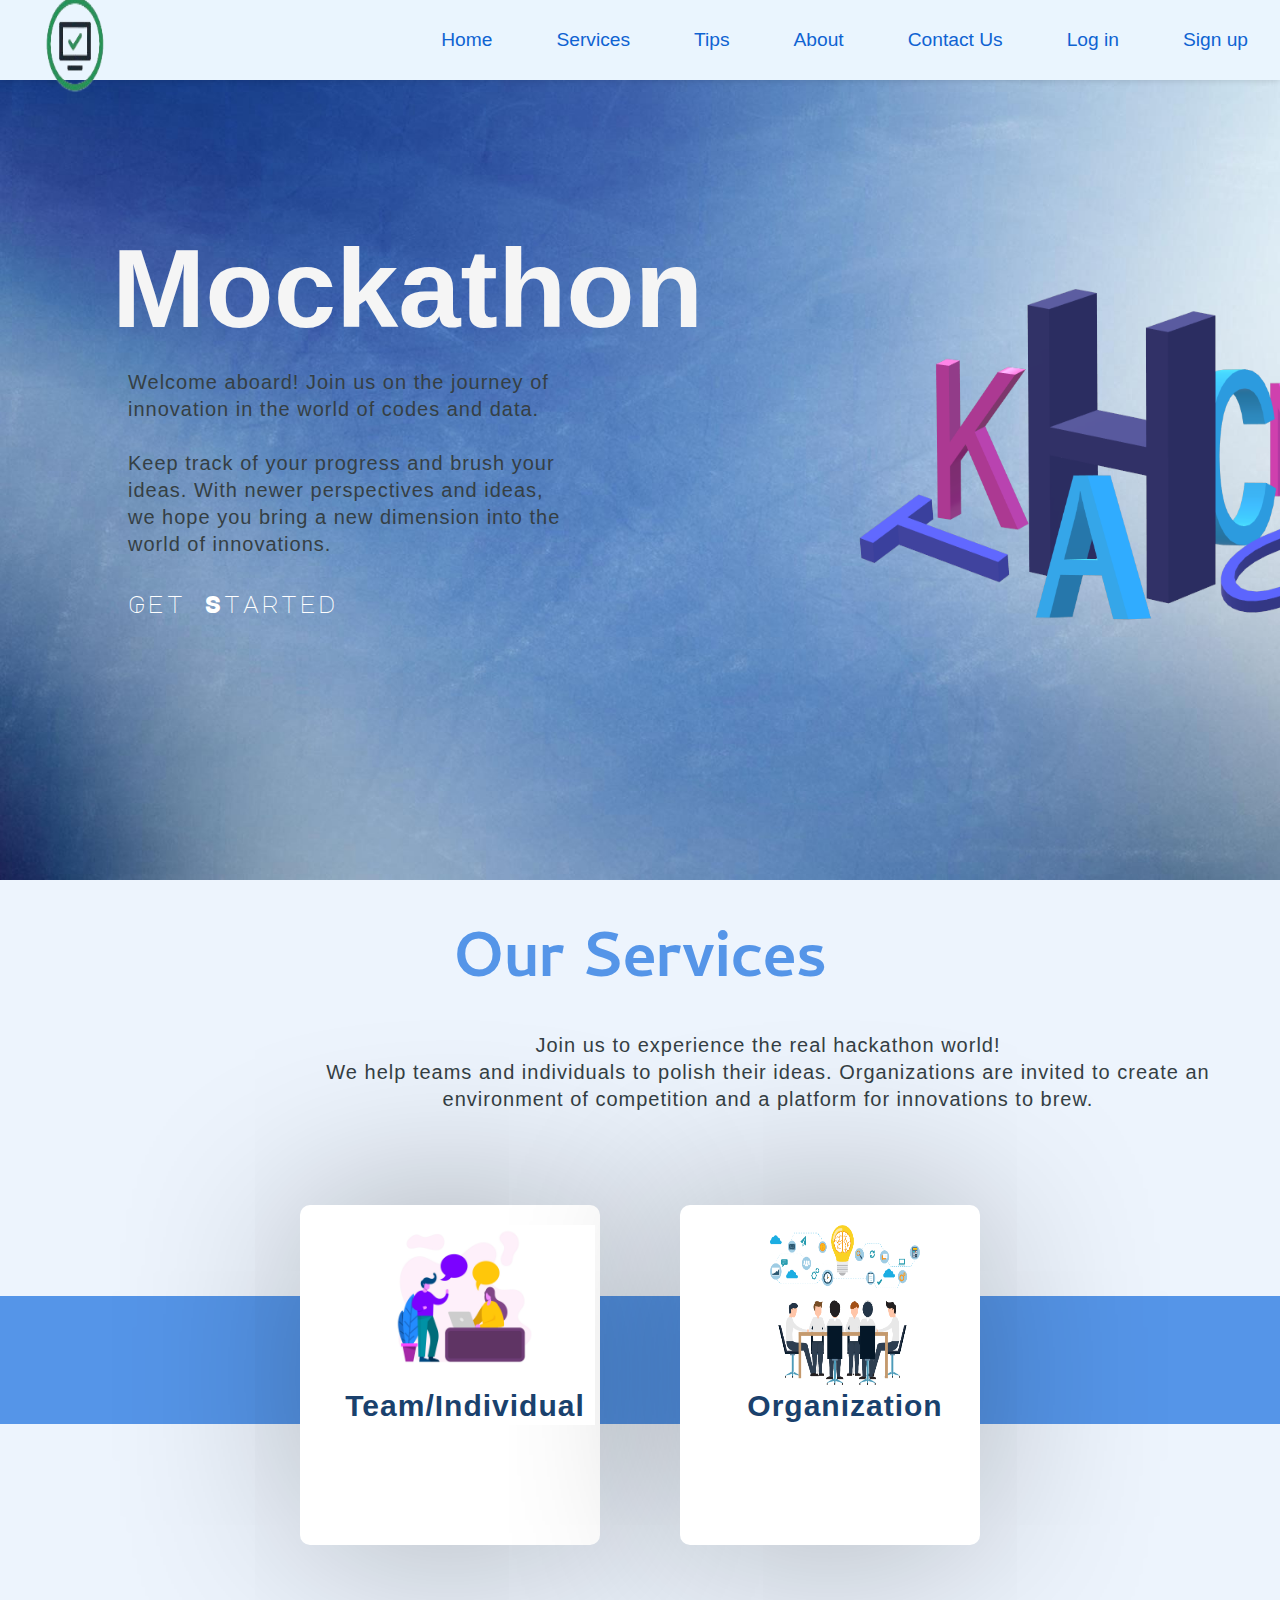
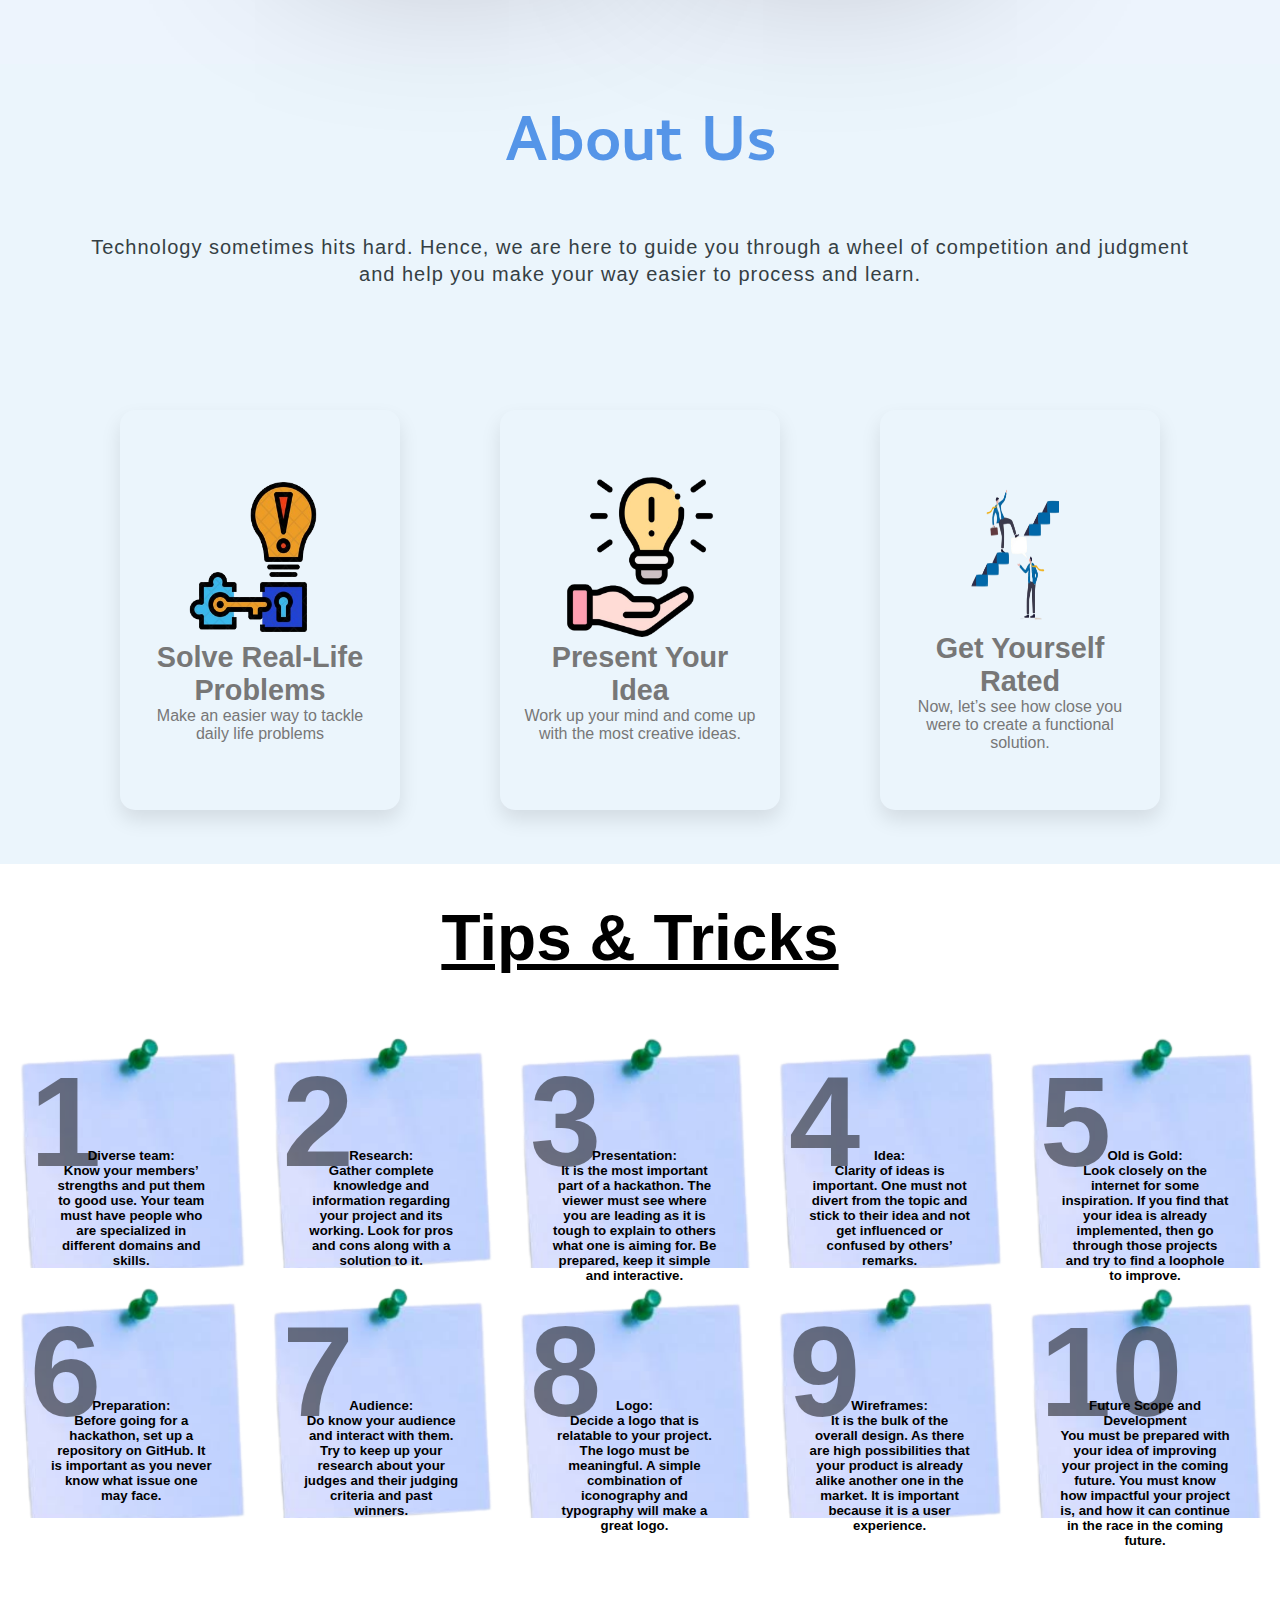
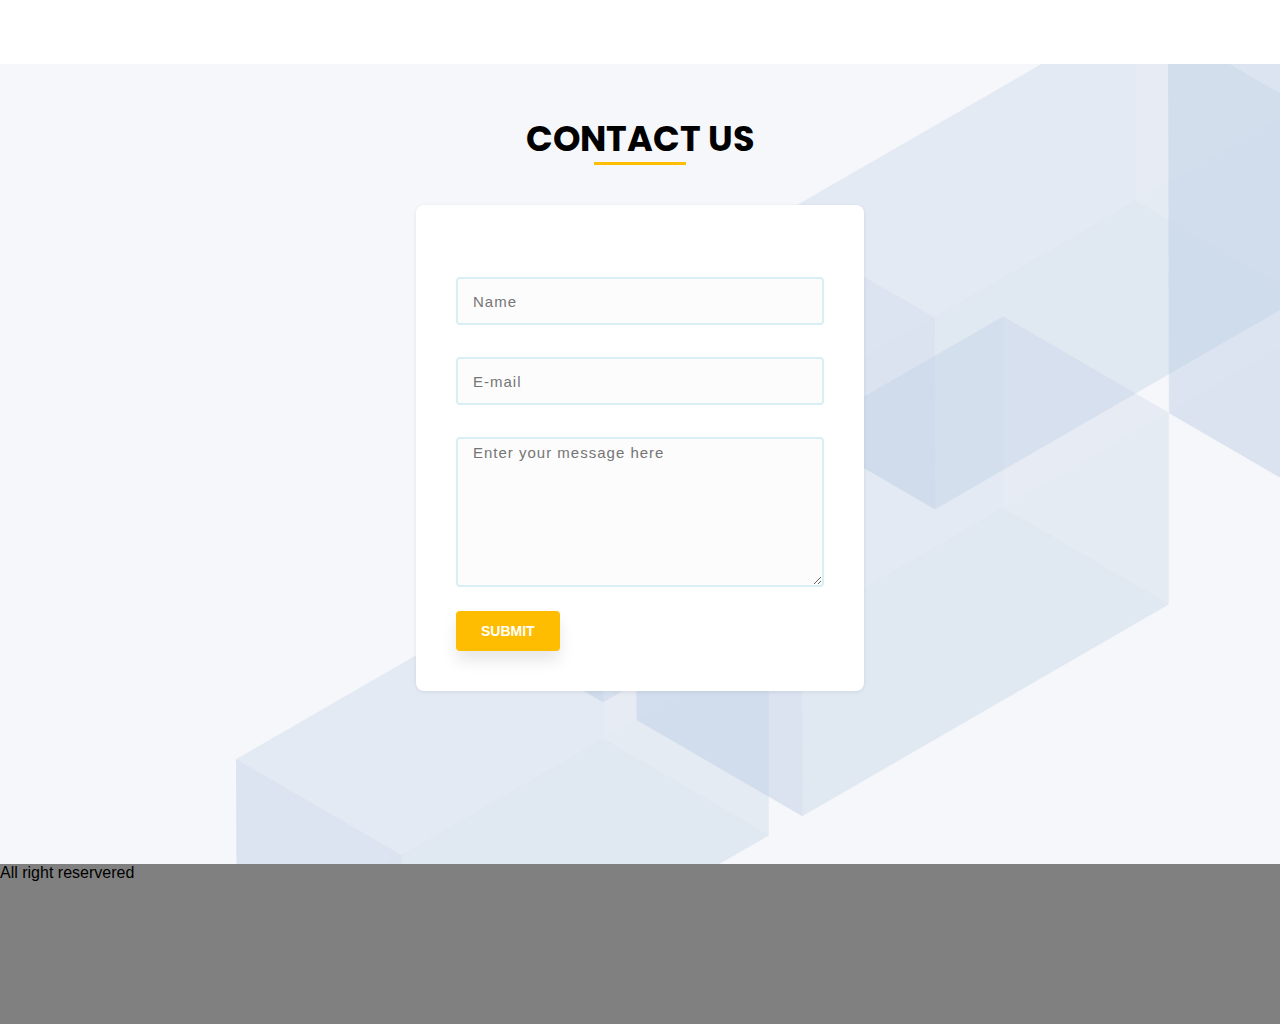
==== index.html @ f29d4d71 "first commit" ====
<!DOCTYPE html>
<html lang="en">

<head>
  <meta charset="UTF-8">
  <meta http-equiv="X-UA-Compatible" content="IE=edge">
  <meta name="viewport" content="width=device-width, initial-scale=1.0">
  <title>Get your Score | Home</title>
  <link rel="stylesheet" href="style.css">
  <link rel="preconnect" href="https://fonts.googleapis.com">
  <link rel="preconnect" href="https://fonts.gstatic.com" crossorigin>
  <link href="https://fonts.googleapis.com/css2?family=Nunito:wght@200&display=swap" rel="stylesheet">
  <link href="https://fonts.googleapis.com/css2?family=M+PLUS+Rounded+1c:wght@300&display=swap" rel="stylesheet">
  <link href="https://fonts.googleapis.com/css2?family=Major+Mono+Display&display=swap" rel="stylesheet">
  <link href="https://fonts.googleapis.com/css2?family=Cambay&display=swap" rel="stylesheet">
  <link href="https://fonts.googleapis.com/css2?family=Open+Sans:wght@300&display=swap" rel="stylesheet">
  <link href="https://fonts.googleapis.com/css2?family=Poppins&display=swap" rel="stylesheet">
</head>

<body>


  <script src="script.js"></script>



  <!-- <div class="nav">
    <ul>
      <li> <a href="index.html">Home</a></li>
      
    </ul>

  </div> -->

  <div class="nav">
    <img class="logo-img" src="/Images/WhatsApp_Image_2022-10-06_at_23.42.29-removebg-preview.png" width="110" height="110" ALT="align box" ALIGN=CENTER >
    <ul>
        <li> <a href="index.html">Home</a></li>
        <li> <a href="#services">Services </a></li>
        <li> <a href="#tips">Tips</a></li>
        <li> <a href="#about">About</a></li>
        <li> <a href="#join">Contact Us</a></li>
        <li class="sign"> <a href="http://localhost/project/login.php">Log in</a></li>
        <li class="sign"> <a href="http://localhost/project/signup.php">Sign up</a></li>
        

    </ul>


</div>


  <div class="content1">
    <div class="left">
    <h1 id="chead">Mockathon</h1>
    <p>Welcome aboard! Join us on the journey of innovation in the world of codes and data. <br><br>
      Keep track of your progress and brush your ideas. With newer perspectives and ideas, we hope you bring a new
      dimension into the world of innovations. </p>

    <p id="gstart" onclick="location.href='#services'">Get Started</p>
      
    </div>
    <div class="right">
      <img src="/Images/MicrosoftTeams-image (1).png"alt="">
    </div>
  </div>

  <div class="content2" id="services">
    <h1>Our Services</h1>
    <p>Join us to experience the real hackathon world! <br>
      We help teams and individuals to polish their ideas. Organizations are invited to create an environment of competition and a platform for innovations to brew.</p>
    <div class="container">
      <div class="card" style="margin-left: 15rem;">
        <div class="imgBx">
          <img src="/Images/team.jpg" alt="">
          <h2>Team/Individual</h2>
        </div>
        <div class="content">
          <h3>Let's enroute your crazy ideas to an innovative reality! <h3>
            <button type="button" onclick="location.href='teamform.html'">Click here</button>
        </div>
        
      </div>

      <div class="card"  style="margin-right: 15rem;">
        <div class="imgBx">
          <img src="/Images/org.png" alt="">
          <h2>Organization</h2>
        </div>
        <div class="content">
        <h3>Create your specific criteria for judgement.<br><i style="font-size: smaller;">One cool judgement is worth a thousand hasty councils.</i></h3>
          <button type="button" onclick="location.href='organization.html'" style="margin-top:15px">Click here</button>
       
        </div> 
      </div>

    </div>


  </div>
  <div class="yellowstrip"></div>
  <div class="whitestrip"></div>


  <div class="content3" id="about">
    <h1 id="chead">About Us</h1><br>
    <p>Technology sometimes hits hard. Hence, we are here to guide you through a wheel of competition
      and judgment and help you make your way easier to process and learn.
    </p>

    <div class="container3">
      <div class="card">
        <div class="box">
          <div class="content">
            <img src="/Images/logooooooo-removebg-preview.png">
            
            <h3>Solve Real-Life Problems</h3>
            <h4>Make an easier way to tackle daily life problems </h4>
          </div>
        </div>
      </div>
      <div class="card">
        <div class="box">
          <div class="content">
            <img src="/Images/logo-removebg-preview.png">
            
            <h3>Present Your Idea</h3>
            <h4>Work up your mind and come up with the most creative ideas. </h4>

          </div>
        </div>
      </div>
      <div class="card">
        <div class="box">
          <div class="content">
            <img src="Images/logoo-removebg-preview.png">
            <h3>Get Yourself Rated</h3>
            <h4>Now, let’s see how close you were to create a functional solution. </h4>
          </div>
        </div>
      </div>
    </div>

      
      
  </div>

  <div class="content4" id="tips">
    <h1 id="chead"><u>Tips & Tricks</u></h1><br>
    <div class="container4">
    <div class="card">
    <h3>1</h3>
    <h5><b>Diverse team:</b><br>Know your members’ strengths and put them to good use. Your team must have people who are specialized in different domains and skills.</h5>    
  </div>
    <div class="card">
    <h3>2</h3>
<h5><b>Research:</b><br>Gather complete knowledge and information regarding your project and its working. Look for pros and cons along with a solution to it.</h5>
    
  </div>
    <div class="card">
    <h3>3</h3>
    <h5><b>Presentation:</b><br>It is the most important part of a hackathon. The viewer must see where you are leading as it is tough to explain to others what one is aiming for. Be prepared, keep it simple and interactive.</h5>
    
  </div>
    <div class="card">
    <h3>4</h3>
    <h5><b>Idea:</b><br>Clarity of ideas is important. One must not divert from the topic and stick to their idea and not get influenced or confused by others’ remarks.</h5>
    
  </div>
    <div class="card">
    <h3>5</h3>
    <h5><b>Old is Gold:</b><br>Look closely on the internet for some inspiration. If you find that your idea is already implemented, then go through those projects and try to find a loophole to improve.</h5>
    
  </div>
    <div class="card">
    <h3>6</h3>
    <h5><b>Preparation:</b><br>Before going for a hackathon, set up a repository on GitHub. It is important as you never know what issue one may face.</h5>
    
  </div>
    <div class="card">
    <h3>7</h3>
    <h5><b>Audience:</b><br>Do know your audience and interact with them. Try to keep up your research about your judges and their judging criteria and past winners.</h5>
    
  </div>
    <div class="card">
    <h3>8</h3>
    <h5><b>Logo:</b><br>Decide a logo that is relatable to your project. The logo must be meaningful. A simple combination of iconography and typography will make a great logo.</h5>
    
  </div>
    <div class="card">
    <h3>9</h3>
    <h5><b>Wireframes:</b><br>It is the bulk of the overall design. As there are high possibilities that your product is already alike another one in the market. It is important because it is a user experience.</h5>
    
  </div>
    <div class="card">
    <h3>10</h3>
    <h5><b>Future Scope and Development</b><br>You must be prepared with your idea of improving your project in the coming future. You must know how impactful your project is, and how it can continue in the race in the coming future.</h5>
    
  </div>
 
    </div>
    
   
    
  </div>
  <div class="content5" id="join">

    <div class="container">
      <h1>Contact us</h1>

      <!-- <div class="bgimage">
          <img src="/Images/wrench.png" alt="wrench picture" id="img1">
          <img src="/Images/idea.png" alt="" id="img2">

      </div> -->
      <div class="formcontainer">
        <form>
          <div style="position:relative">
            <div style="width:100%">
              <!-- <label for="name" >name</label> -->
              <input type="text" id="name" name="name" placeholder="Name" required="" value="" class="inputarea">
            </div>
          </div>
          <div style="position:relative">
            <div style="width:100%">
              <!-- <label for="name" >Email</label> -->
              <input type="email" id="email" name="email" placeholder="E-mail" required="" value="" class="inputarea">
            </div>
          </div>





          <div style="position:relative">
            <div style="width:100%">
              <!-- <label for="source" >message</label> -->
              <textarea cols="55" name="commentText" rows="5" required placeholder="Enter your message here"></textarea>
            </div>
          </div>



          <button type="submit" style="margin-top:24px" class="dOFwcF">Submit</button>
        </form>
      </div>
    </div>
  </div>


  <div class="footer">
    <p>All right reservered</p>
  </div>
  <!-- <div class="about">

        </div>

        <div class="about">
            <div class="section">
                <img src="" alt="">
            </div>
        </div>

         <h1>Hackathon Mentor</h1> -->

  <!-- <div class="cards">
            <div id="lcard" class="card">
                <p>Individual team</p>
                <a href="team.html" " rel=" noopener noreferrer">
                    <button>Click</button>
                </a>
            </div>
            <div id="rcard" class="card">
                <p>Organisation</p>
                <a href="organization.html" rel="noopener noreferrer">
                    <button>Click</button>
                </a>
            </div>
        </div>

    </div> -->

</body>

</html>
---- style.css ----
html{
  scroll-behavior: smooth;
}


*{
    margin: 0;
    padding: 0;
    box-sizing: border-box;
    font-family: "Nunito Sans", sans-serif;
}

.sign{
  float: right;
}

#logo{
  height: 2rem;`a333333332
  width: 14rem;
  color: #0f63d2;
  font-weight: 600;
  font-size: 1.2rem;
  padding-top: 10px;
  margin-left: 2rem
}



  .nav{
    -webkit-box-align: center;
    align-items: center;
    display: flex;
    height: 80px;
    -webkit-box-pack: justify;
    justify-content: space-between;
    padding: 0px 0rem;
    position:relative;
    background-color: rgba(211, 233, 253, 0.468);
    box-shadow: 0px 1px 6px rgba(0, 0, 0, 0.12);
    z-index: 3;
    width: 100%;

    
  }

  ul{
    display: flex;

    
  }

  
.nav li {
    list-style: none;
    margin: 0px 2rem;
    padding-right: 0rem;
  }
  
 .nav li a {
    color: #0f63d2;
    text-decoration: none;
    font-size: 1.2rem;
  }


  .yellowstrip{
    width: auto;
    height: 8rem;
    background-color: #5595e8;
  }

  .whitestrip{
    height: 15rem;
    background-color: #edf4fd;
  }
  .content1{
    margin-top: 0px;
    background-image: url(/Images/bg2.jpg);
    background-size:cover;
    background-repeat: no-repeat;
    height: 50rem;
    width:auto;
    display:flex;
    
  }
  .right img{
    height:30rem;
    width:40rem;
    margin:8rem;

  }
  .left{
    margin-top:7rem;
  }


  .content1 h1{

    font-family: -apple-system,BlinkMacSystemFont,Segoe UI,Helvetica,Arial,sans-serif,Apple Color Emoji,Segoe UI Emoji,Segoe UI Symbol;

    padding-top: 2rem;
    margin-left: 7rem;
    color: whitesmoke;
    font-size: 7rem;
    font-weight: 2rem;
    text-shadow: #716b6b 20px solid;
  }

  .content1 p{
    padding-top: 1rem;
    padding-left: 8rem;
    width: 36rem;
    font-family: "Nunito Sans", sans-serif;
    font-weight: 400;
    letter-spacing: 1px;
    color: rgb(53, 63, 68);
    font-size: 20px;
    line-height: 27px;
  }

  .content1 p img{
    position:relative;
    height: 50px;
    width: 50px;
  }

  #gstart{
    font-family: 'Major Mono Display', monospace;
    margin-top: 1rem;
    margin-left: 0rem;
    font-weight: 300;
    font-size: x-large;
    color: white;
    cursor: pointer;
  }



  .content2{
    background-color: #edf4fd;
    background-size:cover;
    background-repeat: no-repeat;
    height: 26rem;
    width:auto;
  }

  .content2 h1{
    font-family: Cambay;
    padding-top: 2rem;
    text-align: center;
    color: #5595e8;
    font-size: 4rem;
  }

  .content2 p{
    padding-left: 19rem;
    text-align: center;
    width: 77rem;
    padding-top: 1rem;
    margin-bottom: 2rem;
    font-family: "Nunito Sans", sans-serif;
    font-weight: 400;
    letter-spacing: 1px;
    color: rgb(53, 63, 68);
    font-size: 20px;
    line-height: 27px;
  }

  .container{
    position: relative;
    display: flex;
    justify-content:space-around;
    align-items: center;
    flex-wrap: wrap;
    padding: 30px;
  }

  .container .card{

   margin-right: auto;
   position: relative; 
   max-width: 300px;
   height: 340px;
   background: #fff;
   margin: 30px 10px;
   padding: 20px 15px;
   display: flex;
   flex-direction: column;
   box-shadow: 0 5px 202px rgba(0,0,0,0,0.5);
   transition: 0.3s ease-in-out;
   box-shadow: 0px 1px 180px rgba(0, 0, 0, 0.3);
   border-radius: 10px;
  }

   .cards:hover .container{
    height: 620px;
  }

  .container .card .imgBx{
    position: relative;
    width: 260px;
    height: 200px;
    left: 20px;
    box-shadow: 0 5px 20px rgba(0,0,0,0,0.2);
    text-align: center;
    z-index: 5;
    background-color: white;
    transition: 0.5s ease-in-out;
    font-family: "Nunito Sans", sans-serif;
    font-weight: 400;
    letter-spacing: 1px;
    color: rgb(26, 65, 109);
    font-size: 20px;
    line-height: 27px;
  }

    img{
    max-width: 100%;
    border-radius: 4px;
    width: 150px;
    height: 160px;
  }

  .container .card .content{
    position: relative;
    margin-top: -240px;
    padding: 8px 15px;
    text-align: center;
    
    visibility: hidden;
    opacity: 0;
    z-index: 0;

    font-family: "Nunito Sans", sans-serif;
    font-weight: 80;
    letter-spacing: 1px;
    color: rgb(63, 76, 91);
    font-size: 14px;
    transition: 0.5s ease-in-out;
  
  }

  .container .card:hover .content{
    visibility: visible;
    opacity: 1;
    margin-top: -40px;
    transition-delay: 0.3s;
  }

   .card:hover .imgBx{
    transform:scale(0.8) translateY(-50px);
  
  }

 button[type=button]{
    border: none;
    cursor: pointer;
    border-radius: 4px;
    color: white;
    margin-top: 30px;
    padding: 12px 25px;
    font-size: 14px;
    text-transform: uppercase;
    font-weight: 600;
    transition: all .5s ease;
    background-color: #febd01;
    text-decoration: none;
    box-shadow: 0px 10px 15px #e8e8e8;
}
button[type=button]:hover{

  background-color: #4d75eb;
}
 

  /* .cards h2{
    color:#5595e8;
    letter-spacing: 3px;
  } */

  .content3{
    background-color: #ebf5fc;
    background-size: cover;
    height: 50rem;
    width:auto;
    display: flex;
    flex-direction: column;
    align-items: center;
  }

  .content3 h1{
    font-family: Cambay;
    padding-top: 2rem;
    text-align: center;
    color: #5595e8;
    font-size: 4rem;
  }


  .content3 p{
    /* padding-left: 12rem; */
    align-items: center;
    text-align: center;
    width: 70rem;
    padding-top: 1rem;
    margin-bottom: 2rem;
    font-family: "Nunito Sans", sans-serif;
    font-weight: 400;
    letter-spacing: 1px;
    color: rgb(53, 63, 68);
    font-size: 20px;
    line-height: 27px;
  }

  .container3{
    display: flex;
    justify-content: center;
    align-items: center;
    flex-wrap: wrap;
    padding: 40px 0px;

  }

  .container3 .card{
    position: relative;
    width: 320px;
    height: 440px;
    box-shadow: inset 5px 5px 5px rgba(0, 0, 0, 0.05),
                inset -5px -5px -5px rgba(255,255,255,0.5),
                5px 5px 5px rgba(0,0,0,0.05),
                -5px -5px -5px rgba(255,255,255,0.5);
    border-radius: 15px;
    margin: 30px;

  }

  .container3 .card .box{
    position: absolute;
    top: 20px;
    left: 20px;
    right: 20px;
    bottom: 20px;
    background: #ebf5fc;
    box-shadow: 0 10px 20px rgba(0, 0, 0, 0.1);
    border-radius: 15px;
    display: flex;
    justify-content: center;
    align-items: center;
    transition: 0.5s;

    /* height: 300px; */
  }

  .container3 .card:hover .box{
    transform: translateY(-50px);
    box-shadow: 0 10px 40px rgba(0, 0, 0, 0.2);
    background: linear-gradient(45deg,#5cc4e4,#4f29cd);
  }

  

  .container3 .card .box .content{
    padding: 20px;
    text-align: center;
  }

  

  .container3 .card .box .content h2{
    position: absolute;
    top: -10px;
    right: 30px;
    font-size: 8rem;
    color: rgba(0, 0, 0, 0.02);
    transition: 0.5s;
    pointer-events: none;
   
  }

  .container3 .card:hover .box .content h2{
    color: rgba(0, 0, 0, 0.05);
  }
  .container3 .card  .box .content h3{
    font-size: 1.8rem;
    color: #777;
    z-index: 1;
    transition: 0.5s;


  }



  

  .container3 .card .box .content h4{
    font-size: 1rem;
    font-weight: 300;
    color: #777;
    z-index: 1;
    transition: 0.5s;
  }

  .container3 .card:hover .box .content h3,
  .container3 .card:hover .box .content h4{
    color: #fff;

  }
  



  
 
  .content4{
    background-color: white;
    height: 50rem;
    width:auto;
   
    
    
  }
  .content4 h1{
    font-family: Cambay;
    padding-top: 2rem;
    text-align: center;
    color: black;
    font-size: 4rem;
  }
  .container4{
    display:grid;
    grid-template-columns: auto auto auto auto auto;
    gap: 10px;
    padding:10px;
    
  }
  .container4 .card
  {
    padding:20px;
    background-image: url(/Images/sticky-removebg-preview.png);
    background-repeat:no-repeat;
    background-size: cover;
    height:15rem;
   
    
  }
  .container4 .card h3{
    position:absolute;
    font-size: 8rem;
    margin-right: 30px;
    color: rgba(0, 0, 0, 0.5);
  }

  .container4 .card h5{
    text-align:center;
    padding: 100px 20px 10px 20px;
    
  }

 
  .content5{
    margin-top: 0px;
    background-image: url(/Images/contactbg.jpg);
    background-size: cover;
    background-repeat: no-repeat;
    height: 50rem;
    width:auto;
  }

  .content5 h1{
    font-family: 'Poppins', sans-serif;
    padding-top: 3rem;
    display: inline-block;
    font-size: 35px;
    text-transform: uppercase;
    font-weight: 700;
    color: black;
    margin: 0 0 10px;
    position: relative;
    
  }

  .content5 h1:before {
    content: '';
    left: 30%;
    position: absolute;
    height: 3px;
    right: 30%;
    background-color: #febd01;
    bottom: 0px;
}

  .content5 .container{
  
      display: flex;
      flex-direction: column;
      padding: 0rem 26rem;
     align-items: center;
  }

  .content5 label{
    margin-bottom: 8px;
    text-transform: uppercase;
    font-family: Montserrat, sans-serif;
    font-weight: 500;
    letter-spacing: 0.6px;
    color: rgb(92, 104, 109);
    font-size: 12px;
    line-height: 15px;
  }

  .inputarea {
    margin-top: 2rem;
    background-color: rgb(252, 252, 252);
    border-radius: 4px;
    border: 2px solid rgb(216, 240, 244);
    box-sizing: border-box;
    display: flex;
    height: 48px;
    outline: none;
    padding-left: 15px;
    padding-right: 15px;
    width: 100%;
    font-family: "Nunito Sans", sans-serif;
    font-weight: 400;
    letter-spacing: 1px;
    color: rgb(53, 63, 68);
    font-size: 15px;
    line-height: 27px;
}

textarea{
  margin-top: 2rem;
  background-color: rgb(252, 252, 252);
  border-radius: 4px;
  border: 2px solid rgb(216, 240, 244);
  box-sizing: border-box;
  display: flex;
  height: 150px;
  outline: none;
  padding-left: 15px;
  padding-right: 15px;
  width: 100%;
  font-family: "Nunito Sans", sans-serif;
  font-weight: 400;
  letter-spacing: 1px;
  color: rgb(57, 71, 78);
  font-size: 15px;
  line-height: 27px;
}


  .formcontainer {
    background-color: rgb(255, 255, 255);
    border-radius: 8px;
    box-shadow: rgb(0 0 0 / 8%) 0px 1px 4px 0px;
    height: 100%;
    padding: 40px;
    margin-top: 30px;

    margin-bottom: 3rem;
}

button[type=submit]{
    border: none;
    cursor: pointer;
    border-radius: 4px;
    color: white;
    padding: 12px 25px;
    font-size: 14px;
    text-transform: uppercase;
    font-weight: 600;
    transition: all .5s ease;
    background-color: #febd01;
    text-decoration: none;
    box-shadow: 0px 10px 15px #e8e8e8;
}
button[type=submit]:hover{

  background-color: #070224;
}

textarea:hover{
  border: 2px solid;
  border-color: #3d7fd6;
}
input:hover{
  border: 2px solid;
  border-color: #3d7fd6;
}


  .footer{
    background-color: grey;
    margin-top: 0px;
    height: 10rem;
    width:auto;
  }
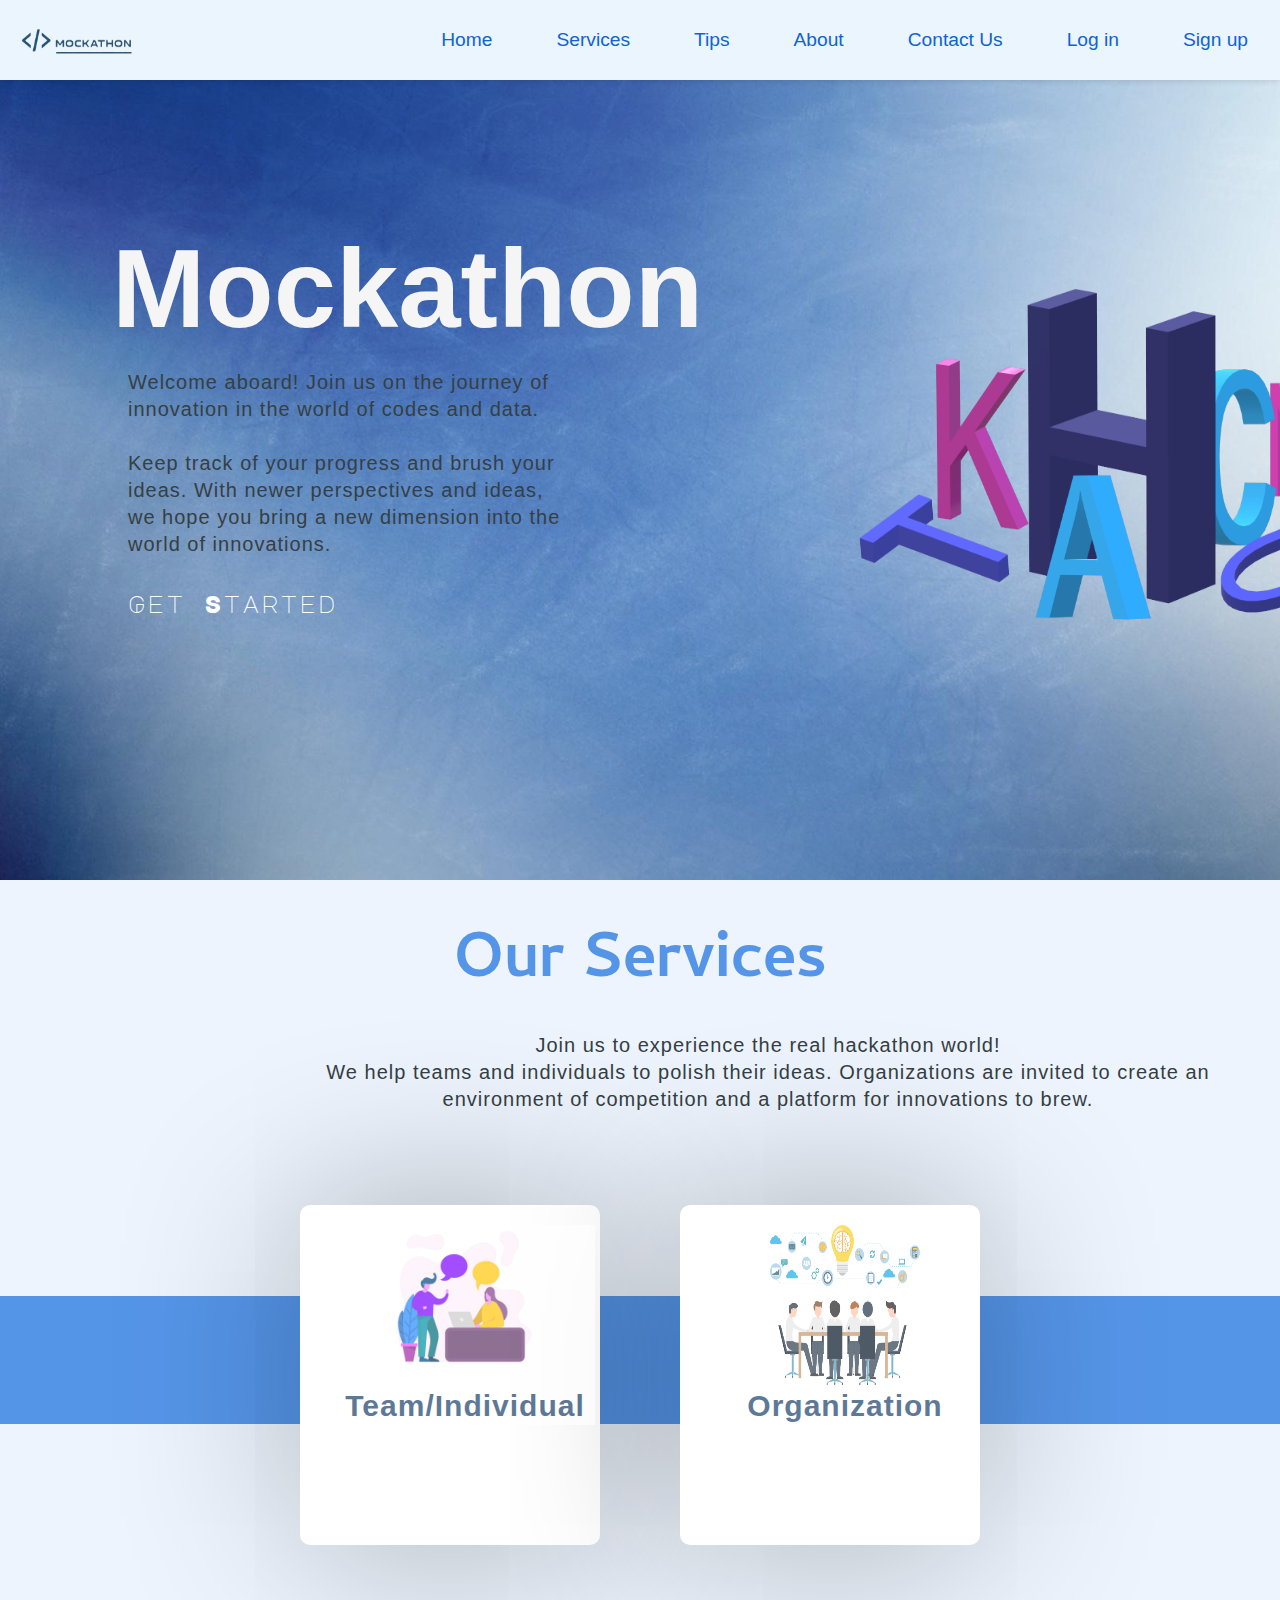
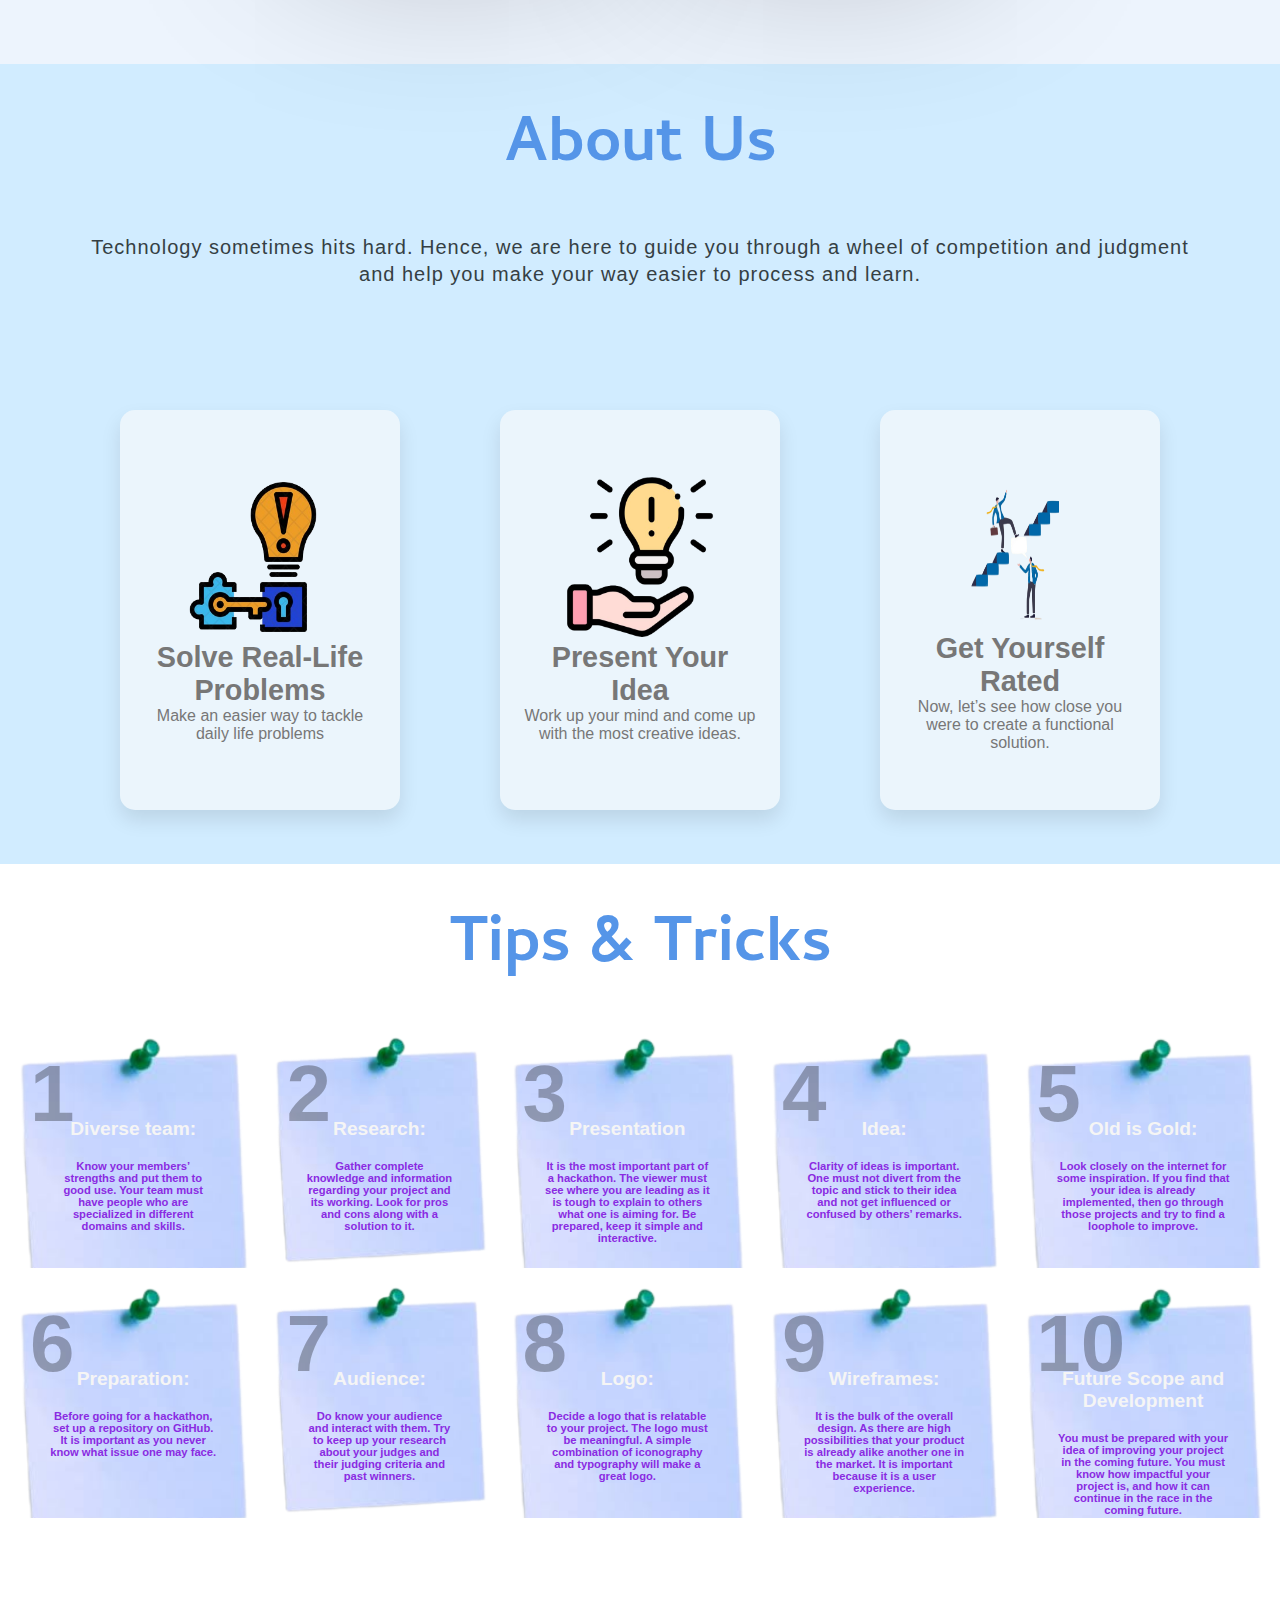
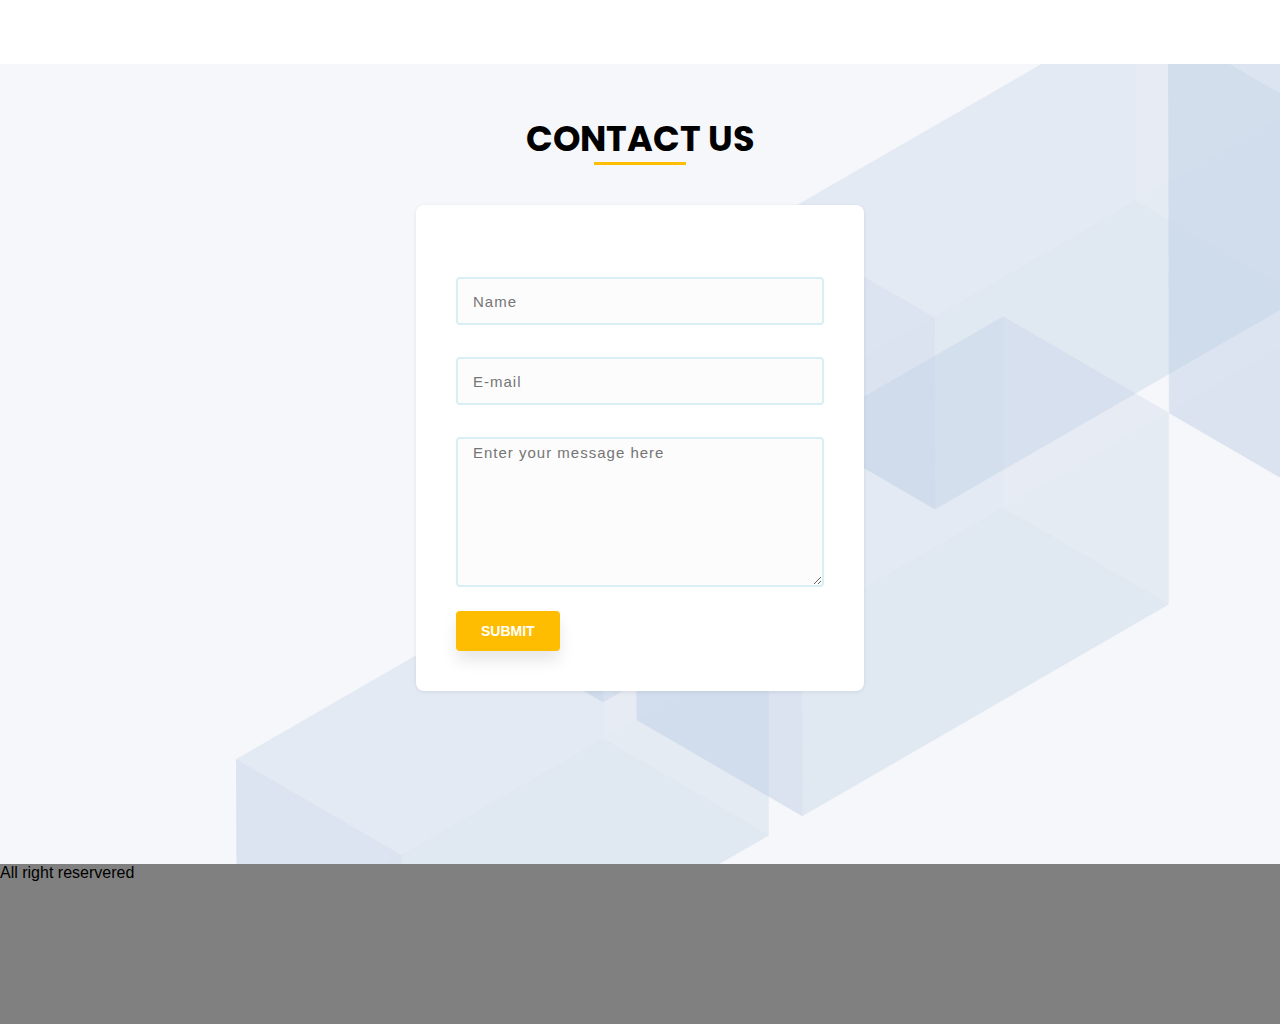
==== commit 825d5205: "change something" ====
--- a/index.html
+++ b/index.html
@@ -23,17 +23,8 @@
   <script src="script.js"></script>
 
 
-
-  <!-- <div class="nav">
-    <ul>
-      <li> <a href="index.html">Home</a></li>
-      
-    </ul>
-
-  </div> -->
-
   <div class="nav">
-    <img class="logo-img" src="/Images/WhatsApp_Image_2022-10-06_at_23.42.29-removebg-preview.png" width="110" height="110" ALT="align box" ALIGN=CENTER >
+    <img class="logo-img" src="/Images/logo.png" width="110" height="110" ALT="align box" ALIGN=CENTER >
     <ul>
         <li> <a href="index.html">Home</a></li>
         <li> <a href="#services">Services </a></li>
@@ -146,55 +137,69 @@
   </div>
 
   <div class="content4" id="tips">
-    <h1 id="chead"><u>Tips & Tricks</u></h1><br>
+    <h1 id="chead">Tips & Tricks</h1><br>
     <div class="container4">
     <div class="card">
     <h3>1</h3>
-    <h5><b>Diverse team:</b><br>Know your members’ strengths and put them to good use. Your team must have people who are specialized in different domains and skills.</h5>    
+    <h5> Diverse team:</h5>
+    <h6>Know your members’ strengths and put them to good use. Your team must have people who are specialized in different domains and skills.</h6>    
   </div>
     <div class="card">
     <h3>2</h3>
-<h5><b>Research:</b><br>Gather complete knowledge and information regarding your project and its working. Look for pros and cons along with a solution to it.</h5>
+<h5>Research:</h5><h6>Gather complete knowledge and information regarding your project and its working. Look for pros and cons along with a solution to it.</h6>
     
   </div>
     <div class="card">
     <h3>3</h3>
-    <h5><b>Presentation:</b><br>It is the most important part of a hackathon. The viewer must see where you are leading as it is tough to explain to others what one is aiming for. Be prepared, keep it simple and interactive.</h5>
+    <h5>Presentation </h5>
+    <h6>
+      It is the most important part of a hackathon. The viewer must see where you are leading as it is tough to explain to others what one is aiming for. Be prepared, keep it simple and interactive.
+    </h6>
     
   </div>
     <div class="card">
     <h3>4</h3>
-    <h5><b>Idea:</b><br>Clarity of ideas is important. One must not divert from the topic and stick to their idea and not get influenced or confused by others’ remarks.</h5>
+
+    <h5>Idea:</h5>
+    <h6>
+      Clarity of ideas is important. One must not divert from the topic and stick to their idea and not get influenced or confused by others’ remarks.
+
+    </h6>
     
   </div>
     <div class="card">
     <h3>5</h3>
-    <h5><b>Old is Gold:</b><br>Look closely on the internet for some inspiration. If you find that your idea is already implemented, then go through those projects and try to find a loophole to improve.</h5>
+    <h5>Old is Gold:</h5>
+    <h6>Look closely on the internet for some inspiration. If you find that your idea is already implemented, then go through those projects and try to find a loophole to improve.</h6>
     
   </div>
     <div class="card">
     <h3>6</h3>
-    <h5><b>Preparation:</b><br>Before going for a hackathon, set up a repository on GitHub. It is important as you never know what issue one may face.</h5>
+    <h5>Preparation:</h5>
+    <h6>Before going for a hackathon, set up a repository on GitHub. It is important as you never know what issue one may face.</h6>
     
   </div>
     <div class="card">
     <h3>7</h3>
-    <h5><b>Audience:</b><br>Do know your audience and interact with them. Try to keep up your research about your judges and their judging criteria and past winners.</h5>
+    <h5>Audience:</h5>
+    <h6>Do know your audience and interact with them. Try to keep up your research about your judges and their judging criteria and past winners.</h6>
     
   </div>
     <div class="card">
     <h3>8</h3>
-    <h5><b>Logo:</b><br>Decide a logo that is relatable to your project. The logo must be meaningful. A simple combination of iconography and typography will make a great logo.</h5>
+    <h5>Logo:</h5>
+    <h6>Decide a logo that is relatable to your project. The logo must be meaningful. A simple combination of iconography and typography will make a great logo.</h6>
     
   </div>
     <div class="card">
     <h3>9</h3>
-    <h5><b>Wireframes:</b><br>It is the bulk of the overall design. As there are high possibilities that your product is already alike another one in the market. It is important because it is a user experience.</h5>
+    <h5>Wireframes:</h5>
+    <h6>It is the bulk of the overall design. As there are high possibilities that your product is already alike another one in the market. It is important because it is a user experience.</h6>
     
   </div>
     <div class="card">
     <h3>10</h3>
-    <h5><b>Future Scope and Development</b><br>You must be prepared with your idea of improving your project in the coming future. You must know how impactful your project is, and how it can continue in the race in the coming future.</h5>
+    <h5>Future Scope and Development</h5><h6>You must be prepared with your idea of improving your project in the coming future. You must know how impactful your project is, and how it can continue in the race in the coming future.</h6>
     
   </div>
  
--- a/style.css
+++ b/style.css
@@ -1,21 +1,21 @@
-html{
+html {
   scroll-behavior: smooth;
 }
 
 
-*{
-    margin: 0;
-    padding: 0;
-    box-sizing: border-box;
-    font-family: "Nunito Sans", sans-serif;
-}
-
-.sign{
+* {
+  margin: 0;
+  padding: 0;
+  box-sizing: border-box;
+  font-family: "Nunito Sans", sans-serif;
+}
+
+.sign {
   float: right;
 }
 
-#logo{
-  height: 2rem;`a333333332
+#logo {
+  height: 2rem;
   width: 14rem;
   color: #0f63d2;
   font-weight: 600;
@@ -26,516 +26,545 @@
 
 
 
-  .nav{
-    -webkit-box-align: center;
-    align-items: center;
-    display: flex;
-    height: 80px;
-    -webkit-box-pack: justify;
-    justify-content: space-between;
-    padding: 0px 0rem;
-    position:relative;
-    background-color: rgba(211, 233, 253, 0.468);
-    box-shadow: 0px 1px 6px rgba(0, 0, 0, 0.12);
-    z-index: 3;
-    width: 100%;
-
-    
-  }
-
-  ul{
-    display: flex;
-
-    
-  }
-
-  
+.nav {
+  -webkit-box-align: center;
+  align-items: center;
+  display: flex;
+  height: 80px;
+  -webkit-box-pack: justify;
+  justify-content: space-between;
+  padding: 0px 0rem;
+  position: relative;
+  background-color: rgba(211, 233, 253, 0.468);
+  box-shadow: 0px 1px 6px rgba(0, 0, 0, 0.12);
+  z-index: 3;
+  width: 100%;
+
+
+}
+
+ul {
+  display: flex;
+
+
+}
+
+
 .nav li {
-    list-style: none;
-    margin: 0px 2rem;
-    padding-right: 0rem;
-  }
-  
- .nav li a {
-    color: #0f63d2;
-    text-decoration: none;
-    font-size: 1.2rem;
-  }
-
-
-  .yellowstrip{
-    width: auto;
-    height: 8rem;
-    background-color: #5595e8;
-  }
-
-  .whitestrip{
-    height: 15rem;
-    background-color: #edf4fd;
-  }
-  .content1{
-    margin-top: 0px;
-    background-image: url(/Images/bg2.jpg);
-    background-size:cover;
-    background-repeat: no-repeat;
-    height: 50rem;
-    width:auto;
-    display:flex;
-    
-  }
-  .right img{
-    height:30rem;
-    width:40rem;
-    margin:8rem;
-
-  }
-  .left{
-    margin-top:7rem;
-  }
-
-
-  .content1 h1{
-
-    font-family: -apple-system,BlinkMacSystemFont,Segoe UI,Helvetica,Arial,sans-serif,Apple Color Emoji,Segoe UI Emoji,Segoe UI Symbol;
-
-    padding-top: 2rem;
-    margin-left: 7rem;
-    color: whitesmoke;
-    font-size: 7rem;
-    font-weight: 2rem;
-    text-shadow: #716b6b 20px solid;
-  }
-
-  .content1 p{
-    padding-top: 1rem;
-    padding-left: 8rem;
-    width: 36rem;
-    font-family: "Nunito Sans", sans-serif;
-    font-weight: 400;
-    letter-spacing: 1px;
-    color: rgb(53, 63, 68);
-    font-size: 20px;
-    line-height: 27px;
-  }
-
-  .content1 p img{
-    position:relative;
-    height: 50px;
-    width: 50px;
-  }
-
-  #gstart{
-    font-family: 'Major Mono Display', monospace;
-    margin-top: 1rem;
-    margin-left: 0rem;
-    font-weight: 300;
-    font-size: x-large;
-    color: white;
-    cursor: pointer;
-  }
-
-
-
-  .content2{
-    background-color: #edf4fd;
-    background-size:cover;
-    background-repeat: no-repeat;
-    height: 26rem;
-    width:auto;
-  }
-
-  .content2 h1{
-    font-family: Cambay;
-    padding-top: 2rem;
-    text-align: center;
-    color: #5595e8;
-    font-size: 4rem;
-  }
-
-  .content2 p{
-    padding-left: 19rem;
-    text-align: center;
-    width: 77rem;
-    padding-top: 1rem;
-    margin-bottom: 2rem;
-    font-family: "Nunito Sans", sans-serif;
-    font-weight: 400;
-    letter-spacing: 1px;
-    color: rgb(53, 63, 68);
-    font-size: 20px;
-    line-height: 27px;
-  }
-
-  .container{
-    position: relative;
-    display: flex;
-    justify-content:space-around;
-    align-items: center;
-    flex-wrap: wrap;
-    padding: 30px;
-  }
-
-  .container .card{
-
-   margin-right: auto;
-   position: relative; 
-   max-width: 300px;
-   height: 340px;
-   background: #fff;
-   margin: 30px 10px;
-   padding: 20px 15px;
-   display: flex;
-   flex-direction: column;
-   box-shadow: 0 5px 202px rgba(0,0,0,0,0.5);
-   transition: 0.3s ease-in-out;
-   box-shadow: 0px 1px 180px rgba(0, 0, 0, 0.3);
-   border-radius: 10px;
-  }
-
-   .cards:hover .container{
-    height: 620px;
-  }
-
-  .container .card .imgBx{
-    position: relative;
-    width: 260px;
-    height: 200px;
-    left: 20px;
-    box-shadow: 0 5px 20px rgba(0,0,0,0,0.2);
-    text-align: center;
-    z-index: 5;
-    background-color: white;
-    transition: 0.5s ease-in-out;
-    font-family: "Nunito Sans", sans-serif;
-    font-weight: 400;
-    letter-spacing: 1px;
-    color: rgb(26, 65, 109);
-    font-size: 20px;
-    line-height: 27px;
-  }
-
-    img{
-    max-width: 100%;
-    border-radius: 4px;
-    width: 150px;
-    height: 160px;
-  }
-
-  .container .card .content{
-    position: relative;
-    margin-top: -240px;
-    padding: 8px 15px;
-    text-align: center;
-    
-    visibility: hidden;
-    opacity: 0;
-    z-index: 0;
-
-    font-family: "Nunito Sans", sans-serif;
-    font-weight: 80;
-    letter-spacing: 1px;
-    color: rgb(63, 76, 91);
-    font-size: 14px;
-    transition: 0.5s ease-in-out;
-  
-  }
-
-  .container .card:hover .content{
-    visibility: visible;
-    opacity: 1;
-    margin-top: -40px;
-    transition-delay: 0.3s;
-  }
-
-   .card:hover .imgBx{
-    transform:scale(0.8) translateY(-50px);
-  
-  }
-
- button[type=button]{
-    border: none;
-    cursor: pointer;
-    border-radius: 4px;
-    color: white;
-    margin-top: 30px;
-    padding: 12px 25px;
-    font-size: 14px;
-    text-transform: uppercase;
-    font-weight: 600;
-    transition: all .5s ease;
-    background-color: #febd01;
-    text-decoration: none;
-    box-shadow: 0px 10px 15px #e8e8e8;
-}
-button[type=button]:hover{
+  list-style: none;
+  margin: 0px 2rem;
+  padding-right: 0rem;
+}
+
+.nav li a {
+  color: #0f63d2;
+  text-decoration: none;
+  font-size: 1.2rem;
+}
+
+
+.yellowstrip {
+  width: auto;
+  height: 8rem;
+  background-color: #5595e8;
+}
+
+.whitestrip {
+  height: 15rem;
+  background-color: #edf4fd;
+}
+
+.content1 {
+  margin-top: 0px;
+  background-image: url(/Images/bg2.jpg);
+  background-size: cover;
+  background-repeat: no-repeat;
+  height: 50rem;
+  width: auto;
+  display: flex;
+
+}
+
+.right img {
+  height: 30rem;
+  width: 40rem;
+  margin: 8rem;
+
+}
+
+.left {
+  margin-top: 7rem;
+}
+
+
+.content1 h1 {
+
+  font-family: -apple-system, BlinkMacSystemFont, Segoe UI, Helvetica, Arial, sans-serif, Apple Color Emoji, Segoe UI Emoji, Segoe UI Symbol;
+
+  padding-top: 2rem;
+  margin-left: 7rem;
+  color: whitesmoke;
+  font-size: 7rem;
+  font-weight: 2rem;
+  text-shadow: #716b6b 20px solid;
+}
+
+.content1 p {
+  padding-top: 1rem;
+  padding-left: 8rem;
+  width: 36rem;
+  font-family: "Nunito Sans", sans-serif;
+  font-weight: 400;
+  letter-spacing: 1px;
+  color: rgb(53, 63, 68);
+  font-size: 20px;
+  line-height: 27px;
+}
+
+.content1 p img {
+  position: relative;
+  height: 50px;
+  width: 50px;
+}
+
+#gstart {
+  font-family: 'Major Mono Display', monospace;
+  margin-top: 1rem;
+  margin-left: 0rem;
+  font-weight: 300;
+  font-size: x-large;
+  color: white;
+  cursor: pointer;
+}
+
+
+
+.content2 {
+  background-color: #edf4fd;
+  background-size: cover;
+  background-repeat: no-repeat;
+  height: 26rem;
+  width: auto;
+}
+
+.content2 h1 {
+  font-family: Cambay;
+  padding-top: 2rem;
+  text-align: center;
+  color: #5595e8;
+  font-size: 4rem;
+}
+
+.content2 p {
+  padding-left: 19rem;
+  text-align: center;
+  width: 77rem;
+  padding-top: 1rem;
+  margin-bottom: 2rem;
+  font-family: "Nunito Sans", sans-serif;
+  font-weight: 400;
+  letter-spacing: 1px;
+  color: rgb(53, 63, 68);
+  font-size: 20px;
+  line-height: 27px;
+}
+
+.container {
+  position: relative;
+  display: flex;
+  justify-content: space-around;
+  align-items: center;
+  flex-wrap: wrap;
+  padding: 30px;
+}
+
+.container .card {
+
+  margin-right: auto;
+  position: relative;
+  max-width: 300px;
+  height: 340px;
+  background: #fff;
+  margin: 30px 10px;
+  padding: 20px 15px;
+  display: flex;
+  flex-direction: column;
+  box-shadow: 0 5px 202px rgba(0, 0, 0, 0, 0.5);
+  transition: 0.3s ease-in-out;
+  box-shadow: 0px 1px 180px rgba(0, 0, 0, 0.3);
+  border-radius: 10px;
+}
+
+.cards:hover .container {
+  height: 620px;
+}
+
+.container .card .imgBx {
+  position: relative;
+  width: 260px;
+  height: 200px;
+  left: 20px;
+  box-shadow: 0 5px 20px rgba(0, 0, 0, 0, 0.2);
+  text-align: center;
+  z-index: 5;
+  background-color: white;
+  transition: 0.5s ease-in-out;
+  font-family: "Nunito Sans", sans-serif;
+  font-weight: 400;
+  letter-spacing: 1px;
+  color: rgb(26, 65, 109);
+  font-size: 20px;
+  line-height: 27px;
+  opacity: 0.7;
+}
+
+img {
+  max-width: 100%;
+  border-radius: 4px;
+  width: 150px;
+  height: 160px;
+}
+
+.container .card .content {
+  position: relative;
+  margin-top: -240px;
+  padding: 8px 15px;
+  text-align: center;
+
+  visibility: hidden;
+  opacity: 0;
+  z-index: 0;
+
+  font-family: "Nunito Sans", sans-serif;
+  font-weight: 80;
+  letter-spacing: 1px;
+  color: rgb(63, 76, 91);
+  font-size: 14px;
+  transition: 0.5s ease-in-out;
+
+}
+
+.container .card:hover .content {
+  visibility: visible;
+  opacity: 1;
+  margin-top: -40px;
+  transition-delay: 0.3s;
+}
+
+.card:hover .imgBx {
+  transform: scale(0.8) translateY(-50px);
+
+}
+
+button[type=button] {
+  border: none;
+  cursor: pointer;
+  border-radius: 4px;
+  color: white;
+  margin-top: 30px;
+  padding: 12px 25px;
+  font-size: 14px;
+  text-transform: uppercase;
+  font-weight: 600;
+  transition: all .5s ease;
+  background-color: #febd01;
+  text-decoration: none;
+  box-shadow: 0px 10px 15px #e8e8e8;
+}
+
+button[type=button]:hover {
 
   background-color: #4d75eb;
 }
- 
-
-  /* .cards h2{
+
+
+/* .cards h2{
     color:#5595e8;
     letter-spacing: 3px;
   } */
 
-  .content3{
-    background-color: #ebf5fc;
-    background-size: cover;
-    height: 50rem;
-    width:auto;
-    display: flex;
-    flex-direction: column;
-    align-items: center;
-  }
-
-  .content3 h1{
-    font-family: Cambay;
-    padding-top: 2rem;
-    text-align: center;
-    color: #5595e8;
-    font-size: 4rem;
-  }
-
-
-  .content3 p{
-    /* padding-left: 12rem; */
-    align-items: center;
-    text-align: center;
-    width: 70rem;
-    padding-top: 1rem;
-    margin-bottom: 2rem;
-    font-family: "Nunito Sans", sans-serif;
-    font-weight: 400;
-    letter-spacing: 1px;
-    color: rgb(53, 63, 68);
-    font-size: 20px;
-    line-height: 27px;
-  }
-
-  .container3{
-    display: flex;
-    justify-content: center;
-    align-items: center;
-    flex-wrap: wrap;
-    padding: 40px 0px;
-
-  }
-
-  .container3 .card{
-    position: relative;
-    width: 320px;
-    height: 440px;
-    box-shadow: inset 5px 5px 5px rgba(0, 0, 0, 0.05),
-                inset -5px -5px -5px rgba(255,255,255,0.5),
-                5px 5px 5px rgba(0,0,0,0.05),
-                -5px -5px -5px rgba(255,255,255,0.5);
-    border-radius: 15px;
-    margin: 30px;
-
-  }
-
-  .container3 .card .box{
-    position: absolute;
-    top: 20px;
-    left: 20px;
-    right: 20px;
-    bottom: 20px;
-    background: #ebf5fc;
-    box-shadow: 0 10px 20px rgba(0, 0, 0, 0.1);
-    border-radius: 15px;
-    display: flex;
-    justify-content: center;
-    align-items: center;
-    transition: 0.5s;
-
-    /* height: 300px; */
-  }
-
-  .container3 .card:hover .box{
-    transform: translateY(-50px);
-    box-shadow: 0 10px 40px rgba(0, 0, 0, 0.2);
-    background: linear-gradient(45deg,#5cc4e4,#4f29cd);
-  }
-
+.content3 {
+  background-color: #d1ecff;
+  background-size: cover;
+  height: 50rem;
+  width: auto;
+  display: flex;
+  flex-direction: column;
+  align-items: center;
+}
+
+.content3 h1 {
+  font-family: Cambay;
+  padding-top: 2rem;
+  text-align: center;
+  color: #5595e8;
+  font-size: 4rem;
+}
+
+
+.content3 p {
+  /* padding-left: 12rem; */
+  align-items: center;
+  text-align: center;
+  width: 70rem;
+  padding-top: 1rem;
+  margin-bottom: 2rem;
+  font-family: "Nunito Sans", sans-serif;
+  font-weight: 400;
+  letter-spacing: 1px;
+  color: rgb(53, 63, 68);
+  font-size: 20px;
+  line-height: 27px;
+}
+
+.container3 {
+  display: flex;
+  justify-content: center;
+  align-items: center;
+  flex-wrap: wrap;
+  padding: 40px 0px;
+
+}
+
+.container3 .card {
+  position: relative;
+  width: 320px;
+  height: 440px;
+  box-shadow: inset 5px 5px 5px rgba(0, 0, 0, 0.05),
+    inset -5px -5px -5px rgba(255, 255, 255, 0.5),
+    5px 5px 5px rgba(0, 0, 0, 0.05),
+    -5px -5px -5px rgba(255, 255, 255, 0.5);
+  border-radius: 15px;
+  margin: 30px;
+
+}
+
+.container3 .card .box {
+  position: absolute;
+  top: 20px;
+  left: 20px;
+  right: 20px;
+  bottom: 20px;
+  background: #ebf5fc;
+  box-shadow: 0 10px 20px rgba(0, 0, 0, 0.1);
+  border-radius: 15px;
+  display: flex;
+  justify-content: center;
+  align-items: center;
+  transition: 0.5s;
+
+  /* height: 300px; */
+}
+
+.container3 .card:hover .box {
+  transform: translateY(-50px);
+  box-shadow: 0 10px 40px rgba(0, 0, 0, 0.2);
+  background: linear-gradient(45deg, #5cc4e4, #4f29cd);
+}
+
+
+
+.container3 .card .box .content {
+  padding: 20px;
+  text-align: center;
+}
+
+
+
+.container3 .card .box .content h2 {
+  position: absolute;
+  top: -10px;
+  right: 30px;
+  font-size: 8rem;
+  color: rgba(0, 0, 0, 0.02);
+  transition: 0.5s;
+  pointer-events: none;
+
+}
+
+.container3 .card:hover .box .content h2 {
+  color: rgba(0, 0, 0, 0.05);
+}
+
+.container3 .card .box .content h3 {
+  font-size: 1.8rem;
+  color: #777;
+  z-index: 1;
+  transition: 0.5s;
+
+
+}
+
+
+
+
+
+.container3 .card .box .content h4 {
+  font-size: 1rem;
+  font-weight: 300;
+  color: #777;
+  z-index: 1;
+  transition: 0.5s;
+}
+
+.container3 .card:hover .box .content h3,
+.container3 .card:hover .box .content h4 {
+  color: #fff;
+
+}
+
+
+
+
+
+
+.content4 {
+  background-color: white;
+  height: 50rem;
+  width: auto;
+
+
+
+}
+
+.content4 h1 {
+  font-family: Cambay;
+  padding-top: 2rem;
+  text-align: center;
+  color: #5595e8;
+  font-size: 4rem;
   
-
-  .container3 .card .box .content{
-    padding: 20px;
-    text-align: center;
-  }
-
-  
-
-  .container3 .card .box .content h2{
-    position: absolute;
-    top: -10px;
-    right: 30px;
-    font-size: 8rem;
-    color: rgba(0, 0, 0, 0.02);
-    transition: 0.5s;
-    pointer-events: none;
-   
-  }
-
-  .container3 .card:hover .box .content h2{
-    color: rgba(0, 0, 0, 0.05);
-  }
-  .container3 .card  .box .content h3{
-    font-size: 1.8rem;
-    color: #777;
-    z-index: 1;
-    transition: 0.5s;
-
-
-  }
-
-
-
-  
-
-  .container3 .card .box .content h4{
-    font-size: 1rem;
-    font-weight: 300;
-    color: #777;
-    z-index: 1;
-    transition: 0.5s;
-  }
-
-  .container3 .card:hover .box .content h3,
-  .container3 .card:hover .box .content h4{
-    color: #fff;
-
-  }
-  
-
-
-
-  
- 
-  .content4{
-    background-color: white;
-    height: 50rem;
-    width:auto;
-   
-    
-    
-  }
-  .content4 h1{
-    font-family: Cambay;
-    padding-top: 2rem;
-    text-align: center;
-    color: black;
-    font-size: 4rem;
-  }
-  .container4{
-    display:grid;
-    grid-template-columns: auto auto auto auto auto;
-    gap: 10px;
-    padding:10px;
-    
-  }
-  .container4 .card
-  {
-    padding:20px;
-    background-image: url(/Images/sticky-removebg-preview.png);
-    background-repeat:no-repeat;
-    background-size: cover;
-    height:15rem;
-   
-    
-  }
-  .container4 .card h3{
-    position:absolute;
-    font-size: 8rem;
-    margin-right: 30px;
-    color: rgba(0, 0, 0, 0.5);
-  }
-
-  .container4 .card h5{
-    text-align:center;
-    padding: 100px 20px 10px 20px;
-    
-  }
-
- 
-  .content5{
-    margin-top: 0px;
-    background-image: url(/Images/contactbg.jpg);
-    background-size: cover;
-    background-repeat: no-repeat;
-    height: 50rem;
-    width:auto;
-  }
-
-  .content5 h1{
-    font-family: 'Poppins', sans-serif;
-    padding-top: 3rem;
-    display: inline-block;
-    font-size: 35px;
-    text-transform: uppercase;
-    font-weight: 700;
-    color: black;
-    margin: 0 0 10px;
-    position: relative;
-    
-  }
-
-  .content5 h1:before {
-    content: '';
-    left: 30%;
-    position: absolute;
-    height: 3px;
-    right: 30%;
-    background-color: #febd01;
-    bottom: 0px;
-}
-
-  .content5 .container{
-  
-      display: flex;
-      flex-direction: column;
-      padding: 0rem 26rem;
-     align-items: center;
-  }
-
-  .content5 label{
-    margin-bottom: 8px;
-    text-transform: uppercase;
-    font-family: Montserrat, sans-serif;
-    font-weight: 500;
-    letter-spacing: 0.6px;
-    color: rgb(92, 104, 109);
-    font-size: 12px;
-    line-height: 15px;
-  }
-
-  .inputarea {
-    margin-top: 2rem;
-    background-color: rgb(252, 252, 252);
-    border-radius: 4px;
-    border: 2px solid rgb(216, 240, 244);
-    box-sizing: border-box;
-    display: flex;
-    height: 48px;
-    outline: none;
-    padding-left: 15px;
-    padding-right: 15px;
-    width: 100%;
-    font-family: "Nunito Sans", sans-serif;
-    font-weight: 400;
-    letter-spacing: 1px;
-    color: rgb(53, 63, 68);
-    font-size: 15px;
-    line-height: 27px;
-}
-
-textarea{
+}
+
+.container4 {
+  display: grid;
+  grid-template-columns: auto auto auto auto auto;
+  gap: 10px;
+  padding: 10px;
+
+}
+
+.container4 .card {
+  padding: 20px;
+  background-image: url(/Images/sticky-removebg-preview.png);
+  background-repeat: no-repeat;
+  background-size: cover;
+  height: 15rem;
+}
+
+
+
+
+.container4 .card h3 {
+  position: absolute;
+  font-size: 5rem;
+  margin-right: 30px;
+  color: rgba(0, 0, 0, 0.3);
+}
+
+.container4 .card h5 {
+  text-align: center;
+  color: whitesmoke;
+  padding: 70px 20px 10px 20px;
+  font-size: 1.2rem;
+}
+
+.container4 .card h6 {
+  color: blueviolet;
+  font-size: 0.7rem;
+  text-align: center;
+  padding: 10px 20px 10px 20px;
+
+}
+.container4 .card h6:hover {
+  color: blueviolet;
+  font-size: 0.8rem;
+  text-align: center;
+  padding: 10px 20px 10px 20px;
+  /* transition: all .5s ease; */
+
+
+}
+
+
+.content5 {
+  margin-top: 0px;
+  background-image: url(/Images/contactbg.jpg);
+  background-size: cover;
+  background-repeat: no-repeat;
+  height: 50rem;
+  width: auto;
+}
+
+.content5 h1 {
+  font-family: 'Poppins', sans-serif;
+  padding-top: 3rem;
+  display: inline-block;
+  font-size: 35px;
+  text-transform: uppercase;
+  font-weight: 700;
+  color: black;
+  margin: 0 0 10px;
+  position: relative;
+
+}
+
+.content5 h1:before {
+  content: '';
+  left: 30%;
+  position: absolute;
+  height: 3px;
+  right: 30%;
+  background-color: #febd01;
+  bottom: 0px;
+}
+
+.content5 .container {
+
+  display: flex;
+  flex-direction: column;
+  padding: 0rem 26rem;
+  align-items: center;
+}
+
+.content5 label {
+  margin-bottom: 8px;
+  text-transform: uppercase;
+  font-family: Montserrat, sans-serif;
+  font-weight: 500;
+  letter-spacing: 0.6px;
+  color: rgb(92, 104, 109);
+  font-size: 12px;
+  line-height: 15px;
+}
+
+.inputarea {
   margin-top: 2rem;
   background-color: rgb(252, 252, 252);
   border-radius: 4px;
   border: 2px solid rgb(216, 240, 244);
   box-sizing: border-box;
   display: flex;
+  height: 48px;
+  outline: none;
+  padding-left: 15px;
+  padding-right: 15px;
+  width: 100%;
+  font-family: "Nunito Sans", sans-serif;
+  font-weight: 400;
+  letter-spacing: 1px;
+  color: rgb(53, 63, 68);
+  font-size: 15px;
+  line-height: 27px;
+}
+
+textarea {
+  margin-top: 2rem;
+  background-color: rgb(252, 252, 252);
+  border-radius: 4px;
+  border: 2px solid rgb(216, 240, 244);
+  box-sizing: border-box;
+  display: flex;
   height: 150px;
   outline: none;
   padding-left: 15px;
@@ -550,52 +579,51 @@
 }
 
 
-  .formcontainer {
-    background-color: rgb(255, 255, 255);
-    border-radius: 8px;
-    box-shadow: rgb(0 0 0 / 8%) 0px 1px 4px 0px;
-    height: 100%;
-    padding: 40px;
-    margin-top: 30px;
-
-    margin-bottom: 3rem;
-}
-
-button[type=submit]{
-    border: none;
-    cursor: pointer;
-    border-radius: 4px;
-    color: white;
-    padding: 12px 25px;
-    font-size: 14px;
-    text-transform: uppercase;
-    font-weight: 600;
-    transition: all .5s ease;
-    background-color: #febd01;
-    text-decoration: none;
-    box-shadow: 0px 10px 15px #e8e8e8;
-}
-button[type=submit]:hover{
+.formcontainer {
+  background-color: rgb(255, 255, 255);
+  border-radius: 8px;
+  box-shadow: rgb(0 0 0 / 8%) 0px 1px 4px 0px;
+  height: 100%;
+  padding: 40px;
+  margin-top: 30px;
+
+  margin-bottom: 3rem;
+}
+
+button[type=submit] {
+  border: none;
+  cursor: pointer;
+  border-radius: 4px;
+  color: white;
+  padding: 12px 25px;
+  font-size: 14px;
+  text-transform: uppercase;
+  font-weight: 600;
+  transition: all .5s ease;
+  background-color: #febd01;
+  text-decoration: none;
+  box-shadow: 0px 10px 15px #e8e8e8;
+}
+
+button[type=submit]:hover {
 
   background-color: #070224;
 }
 
-textarea:hover{
+textarea:hover {
   border: 2px solid;
   border-color: #3d7fd6;
 }
-input:hover{
+
+input:hover {
   border: 2px solid;
   border-color: #3d7fd6;
 }
 
 
-  .footer{
-    background-color: grey;
-    margin-top: 0px;
-    height: 10rem;
-    width:auto;
-  }
-
-
-  +.footer {
+  background-color: grey;
+  margin-top: 0px;
+  height: 10rem;
+  width: auto;
+}